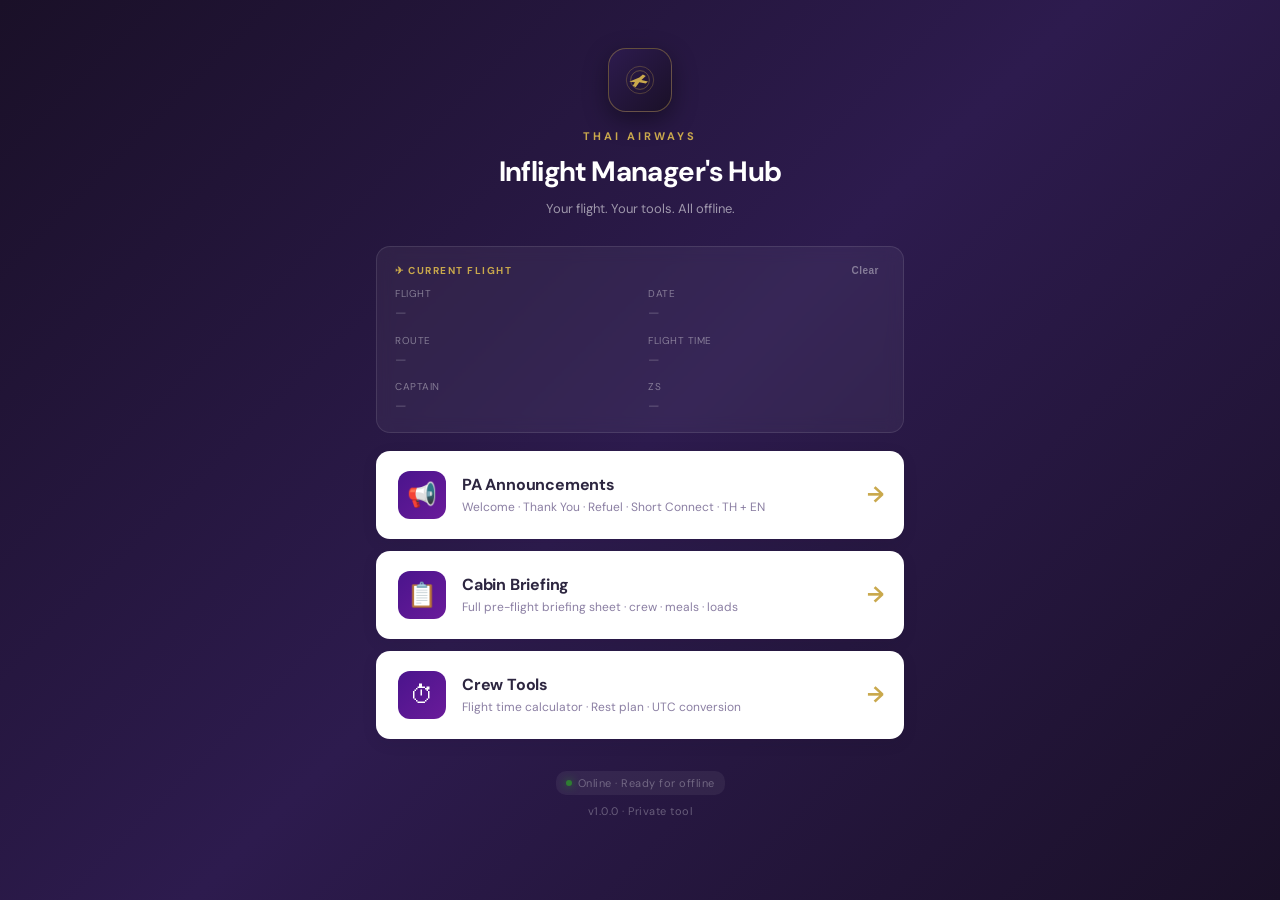
==== index.html @ 256a8f39 "Initial commit: Inflight Manager's Hub PWA with 3 plugins" ====
<!DOCTYPE html>
<html lang="en">
<head>
<meta charset="UTF-8">
<meta name="viewport" content="width=device-width, initial-scale=1.0, viewport-fit=cover, user-scalable=no">
<meta name="apple-mobile-web-app-capable" content="yes">
<meta name="apple-mobile-web-app-status-bar-style" content="black-translucent">
<meta name="apple-mobile-web-app-title" content="IM Hub">
<meta name="theme-color" content="#1a1028">
<title>Inflight Manager's Hub</title>
<link rel="manifest" href="./manifest.json">
<link rel="icon" type="image/svg+xml" href="./icons/icon.svg">
<link rel="apple-touch-icon" href="./icons/icon-192.png">
<link rel="preconnect" href="https://fonts.googleapis.com">
<link rel="preconnect" href="https://fonts.gstatic.com" crossorigin>
<link href="https://fonts.googleapis.com/css2?family=Noto+Sans+Thai:wght@300;400;600;700&family=DM+Sans:wght@300;400;500;600;700&family=JetBrains+Mono:wght@400;600&display=swap" rel="stylesheet">
<link rel="stylesheet" href="./shared/theme.css">
<style>
  /* ===== HUB HOME ===== */
  .hero {
    text-align: center;
    padding: 48px 20px 28px;
    color: #fff;
    padding-top: calc(48px + env(safe-area-inset-top));
  }
  .hero .mark {
    display: inline-flex;
    align-items: center;
    justify-content: center;
    width: 64px;
    height: 64px;
    border-radius: 18px;
    background: linear-gradient(135deg, #2d1b4e, #1a1028);
    border: 1.5px solid rgba(201, 168, 76, 0.4);
    margin-bottom: 16px;
    box-shadow: 0 8px 24px rgba(0,0,0,0.4);
  }
  .hero .mark svg { width: 36px; height: 36px; }
  .hero .brand {
    font-size: 11px;
    letter-spacing: 3px;
    text-transform: uppercase;
    color: var(--tg-gold);
    font-weight: 700;
    margin-bottom: 6px;
  }
  .hero h1 {
    font-size: 28px;
    font-weight: 700;
    letter-spacing: -0.6px;
    margin-bottom: 6px;
  }
  .hero .tagline {
    font-size: 13px;
    color: rgba(255,255,255,0.55);
  }

  /* Flight context card */
  .ctx-card {
    background: rgba(255,255,255,0.05);
    border: 1px solid rgba(255,255,255,0.1);
    border-radius: var(--radius);
    padding: 16px 18px;
    margin-bottom: 18px;
    color: rgba(255,255,255,0.85);
    backdrop-filter: blur(8px);
    -webkit-backdrop-filter: blur(8px);
  }
  .ctx-card .ctx-label {
    font-size: 10px;
    font-weight: 700;
    text-transform: uppercase;
    letter-spacing: 1.5px;
    color: var(--tg-gold);
    margin-bottom: 8px;
    display: flex;
    align-items: center;
    justify-content: space-between;
  }
  .ctx-card .ctx-clear {
    background: none;
    border: none;
    color: rgba(255,255,255,0.4);
    font-size: 10px;
    font-weight: 600;
    letter-spacing: 0.5px;
    cursor: pointer;
    padding: 2px 6px;
  }
  .ctx-card .ctx-clear:hover { color: rgba(255,255,255,0.8); }
  .ctx-grid {
    display: grid;
    grid-template-columns: 1fr 1fr;
    gap: 10px 16px;
    font-size: 13px;
  }
  .ctx-grid > div { display: flex; flex-direction: column; gap: 2px; }
  .ctx-grid .k {
    font-size: 10px;
    text-transform: uppercase;
    color: rgba(255,255,255,0.4);
    letter-spacing: 0.5px;
  }
  .ctx-grid .v {
    font-family: 'JetBrains Mono', monospace;
    font-weight: 600;
    color: #fff;
  }
  .ctx-grid .v.empty { color: rgba(255,255,255,0.25); font-style: italic; font-family: inherit; font-weight: 400; }

  /* Plugin tiles */
  .tiles {
    display: flex;
    flex-direction: column;
    gap: 12px;
  }
  .tile {
    display: flex;
    align-items: center;
    gap: 16px;
    padding: 20px 22px;
    background: var(--card-bg);
    border-radius: var(--radius);
    text-decoration: none;
    color: var(--text);
    box-shadow: var(--shadow);
    transition: transform 0.15s var(--ease), box-shadow 0.2s var(--ease);
    position: relative;
    overflow: hidden;
  }
  .tile:active { transform: scale(0.98); }
  .tile:hover { box-shadow: var(--shadow-lg); }
  .tile::after {
    content: '→';
    position: absolute;
    right: 20px;
    font-size: 22px;
    color: var(--tg-gold);
    font-weight: 700;
  }
  .tile-icon {
    width: 48px;
    height: 48px;
    border-radius: 12px;
    display: flex;
    align-items: center;
    justify-content: center;
    font-size: 24px;
    flex-shrink: 0;
    background: linear-gradient(135deg, var(--tg-purple) 0%, var(--tg-purple-light) 100%);
    color: #fff;
  }
  .tile-body { flex: 1; min-width: 0; padding-right: 24px; }
  .tile-title {
    font-size: 16px;
    font-weight: 700;
    color: var(--text);
    margin-bottom: 2px;
    letter-spacing: -0.2px;
  }
  .tile-desc {
    font-size: 12px;
    color: var(--text-muted);
    line-height: 1.45;
  }

  .footer {
    text-align: center;
    margin-top: 32px;
    font-size: 11px;
    color: rgba(255,255,255,0.3);
    letter-spacing: 0.5px;
  }
  .footer .status {
    display: inline-flex;
    align-items: center;
    gap: 6px;
    padding: 4px 10px;
    border-radius: 10px;
    background: rgba(255,255,255,0.06);
    margin-bottom: 8px;
  }
  .footer .dot {
    width: 6px; height: 6px; border-radius: 50%;
    background: var(--tg-green);
    box-shadow: 0 0 8px var(--tg-green);
  }
  .footer .dot.offline { background: var(--tg-amber); box-shadow: 0 0 8px var(--tg-amber); }
</style>
</head>
<body>

<div class="hero">
  <div class="mark">
    <svg viewBox="0 0 100 100" fill="none">
      <circle cx="50" cy="50" r="38" stroke="#c9a84c" stroke-width="2" opacity="0.4"/>
      <circle cx="50" cy="50" r="26" stroke="#c9a84c" stroke-width="1.5" opacity="0.7"/>
      <path d="M 20 55 L 48 43 L 58 35 L 66 39 L 54 50 L 72 54 L 66 60 L 48 56 L 38 70 L 30 66 L 36 56 Z" fill="#c9a84c"/>
    </svg>
  </div>
  <div class="brand">Thai Airways</div>
  <h1>Inflight Manager's Hub</h1>
  <div class="tagline">Your flight. Your tools. All offline.</div>
</div>

<div class="container">

  <div class="ctx-card" id="ctxCard">
    <div class="ctx-label">
      <span>✈ Current Flight</span>
      <button class="ctx-clear" id="ctxClear">Clear</button>
    </div>
    <div class="ctx-grid" id="ctxGrid"></div>
  </div>

  <div class="tiles">
    <a class="tile" href="./plugins/announcement/">
      <div class="tile-icon">📢</div>
      <div class="tile-body">
        <div class="tile-title">PA Announcements</div>
        <div class="tile-desc">Welcome · Thank You · Refuel · Short Connect · TH + EN</div>
      </div>
    </a>
    <a class="tile" href="./plugins/briefing/">
      <div class="tile-icon">📋</div>
      <div class="tile-body">
        <div class="tile-title">Cabin Briefing</div>
        <div class="tile-desc">Full pre-flight briefing sheet · crew · meals · loads</div>
      </div>
    </a>
    <a class="tile" href="./plugins/crew-tools/">
      <div class="tile-icon">⏱</div>
      <div class="tile-body">
        <div class="tile-title">Crew Tools</div>
        <div class="tile-desc">Flight time calculator · Rest plan · UTC conversion</div>
      </div>
    </a>
  </div>

  <div class="footer">
    <div class="status">
      <span class="dot" id="netDot"></span>
      <span id="netLabel">Online · Ready for offline</span>
    </div>
    <div>v1.0.0 · Private tool</div>
  </div>

</div>

<script type="module">
  import { FlightContext } from './shared/flight-context.js';
  import { registerSW } from './shared/ui.js';

  registerSW('./sw.js', './');

  // ===== Render flight context summary =====
  const grid = document.getElementById('ctxGrid');
  const ctxClear = document.getElementById('ctxClear');

  function fmt(val, empty = '—') {
    if (val == null || val === '' || val === 0) return `<span class="v empty">${empty}</span>`;
    return `<span class="v">${String(val)}</span>`;
  }
  function fmtTime(t) {
    if (!t || (t.h == null && t.m == null)) return `<span class="v empty">—</span>`;
    return `<span class="v">${t.h ?? 0}h ${String(t.m ?? 0).padStart(2,'0')}m</span>`;
  }

  function render(ctx) {
    grid.innerHTML = `
      <div><span class="k">Flight</span>${fmt(ctx.flightNo)}</div>
      <div><span class="k">Date</span>${fmt(ctx.date)}</div>
      <div><span class="k">Route</span>${fmt(ctx.dep.airport && ctx.arr.airport ? `${ctx.dep.airport} → ${ctx.arr.airport}` : '')}</div>
      <div><span class="k">Flight time</span>${fmtTime(ctx.flightTime)}</div>
      <div><span class="k">Captain</span>${fmt(ctx.pic)}</div>
      <div><span class="k">ZS</span>${fmt(ctx.zs)}</div>
    `;
  }

  render(FlightContext.load());
  FlightContext.subscribe(render);

  ctxClear.addEventListener('click', () => {
    if (confirm('Clear current flight data from all plugins?')) {
      FlightContext.clear();
    }
  });

  // ===== Network status =====
  const dot = document.getElementById('netDot');
  const label = document.getElementById('netLabel');
  function updateNet() {
    if (navigator.onLine) {
      dot.classList.remove('offline');
      label.textContent = 'Online · Ready for offline';
    } else {
      dot.classList.add('offline');
      label.textContent = 'Offline · Running locally';
    }
  }
  updateNet();
  window.addEventListener('online', updateNet);
  window.addEventListener('offline', updateNet);
</script>

</body>
</html>
---- shared/theme.css ----
/* ============================================================
   Inflight Manager's Hub — Shared Design System
   Extracted from PAH.html and unified across all plugins
   ============================================================ */

:root {
  /* Brand */
  --tg-purple: #4a148c;
  --tg-purple-light: #6a1b9a;
  --tg-purple-dark: #2d1b4e;
  --tg-gold: #c9a84c;
  --tg-gold-light: #e0c270;
  --tg-dark: #1a1028;
  --tg-light: #f8f6fc;

  /* Semantic */
  --tg-red: #c62828;
  --tg-green: #2e7d32;
  --tg-amber: #f57c00;
  --tg-blue: #1565c0;

  /* Surface */
  --card-bg: #ffffff;
  --card-bg-alt: #faf8fd;
  --text: #2d2640;
  --text-muted: #8b7fa3;
  --text-subtle: #b5abc9;
  --border: #e8e0f0;
  --border-strong: #d4c8e4;
  --input-bg: #f8f6fc;

  /* Shape */
  --radius-sm: 8px;
  --radius: 14px;
  --radius-lg: 20px;

  /* Shadow */
  --shadow-sm: 0 2px 8px rgba(26, 16, 40, 0.06);
  --shadow: 0 4px 16px rgba(26, 16, 40, 0.08);
  --shadow-lg: 0 12px 32px rgba(26, 16, 40, 0.14);

  /* Motion */
  --ease: cubic-bezier(0.4, 0, 0.2, 1);
}

/* ===== RESET ===== */
*, *::before, *::after {
  margin: 0;
  padding: 0;
  box-sizing: border-box;
  -webkit-tap-highlight-color: transparent;
}

html {
  -webkit-text-size-adjust: 100%;
  -webkit-font-smoothing: antialiased;
  -moz-osx-font-smoothing: grayscale;
}

body {
  font-family: 'DM Sans', 'Noto Sans Thai', -apple-system, BlinkMacSystemFont, sans-serif;
  background: linear-gradient(135deg, #1a1028 0%, #2d1b4e 50%, #1a1028 100%);
  background-attachment: fixed;
  min-height: 100vh;
  color: var(--text);
  font-size: 15px;
  line-height: 1.5;
  overscroll-behavior-y: none;
}

/* Thai-heavy content: flip stack so Noto Sans Thai wins */
.thai, .pa-output, .briefing-preview {
  font-family: 'Noto Sans Thai', 'DM Sans', sans-serif;
}

/* ===== APP SHELL ===== */
.app-header {
  position: sticky;
  top: 0;
  z-index: 50;
  padding: 20px 20px 16px;
  color: #fff;
  background: linear-gradient(180deg, rgba(26,16,40,0.95) 0%, rgba(26,16,40,0.75) 80%, rgba(26,16,40,0) 100%);
  backdrop-filter: blur(12px);
  -webkit-backdrop-filter: blur(12px);
  padding-top: calc(20px + env(safe-area-inset-top));
}

.app-header .logo {
  font-size: 11px;
  letter-spacing: 2.5px;
  text-transform: uppercase;
  color: var(--tg-gold);
  font-weight: 600;
  margin-bottom: 4px;
  display: flex;
  align-items: center;
  gap: 10px;
}

.app-header h1 {
  font-size: 22px;
  font-weight: 700;
  letter-spacing: -0.4px;
}

.app-header .sub {
  font-size: 12px;
  color: rgba(255,255,255,0.55);
  margin-top: 4px;
}

.back-btn {
  display: inline-flex;
  align-items: center;
  gap: 6px;
  padding: 6px 12px 6px 8px;
  margin-bottom: 10px;
  background: rgba(255,255,255,0.08);
  border: 1px solid rgba(255,255,255,0.15);
  border-radius: 20px;
  color: rgba(255,255,255,0.8);
  font-family: inherit;
  font-size: 12px;
  font-weight: 600;
  text-decoration: none;
  cursor: pointer;
  transition: all 0.2s var(--ease);
}
.back-btn:hover, .back-btn:active {
  background: rgba(255,255,255,0.14);
  color: #fff;
}

.container {
  max-width: 560px;
  margin: 0 auto;
  padding: 0 16px 40px;
  padding-bottom: calc(40px + env(safe-area-inset-bottom));
}

/* ===== CARDS ===== */
.card {
  background: var(--card-bg);
  border-radius: var(--radius);
  padding: 22px;
  margin-bottom: 14px;
  box-shadow: var(--shadow);
}

.card-title {
  font-size: 11px;
  font-weight: 700;
  text-transform: uppercase;
  letter-spacing: 1.2px;
  color: var(--tg-purple);
  margin-bottom: 14px;
  display: flex;
  align-items: center;
  gap: 8px;
}
.card-title::before {
  content: '';
  width: 4px;
  height: 14px;
  background: var(--tg-gold);
  border-radius: 2px;
}

.card h2 {
  font-size: 17px;
  font-weight: 700;
  color: var(--text);
  margin-bottom: 4px;
}
.card .card-sub {
  font-size: 13px;
  color: var(--text-muted);
  margin-bottom: 16px;
}

/* ===== SECTION NAV (tabs) ===== */
.section-nav {
  display: flex;
  gap: 6px;
  margin-bottom: 14px;
  overflow-x: auto;
  -webkit-overflow-scrolling: touch;
  scrollbar-width: none;
  padding: 2px 0;
}
.section-nav::-webkit-scrollbar { display: none; }

.section-btn {
  flex-shrink: 0;
  padding: 10px 16px;
  border-radius: 22px;
  font-size: 13px;
  font-weight: 600;
  font-family: inherit;
  border: 2px solid rgba(255,255,255,0.15);
  background: rgba(255,255,255,0.06);
  color: rgba(255,255,255,0.6);
  cursor: pointer;
  transition: all 0.25s var(--ease);
  white-space: nowrap;
}
.section-btn:hover {
  border-color: rgba(255,255,255,0.3);
  color: rgba(255,255,255,0.85);
}
.section-btn.active {
  background: var(--tg-gold);
  border-color: var(--tg-gold);
  color: var(--tg-dark);
}

.section-panel { display: none; }
.section-panel.active { display: block; animation: fadeIn 0.3s var(--ease); }

@keyframes fadeIn {
  from { opacity: 0; transform: translateY(6px); }
  to { opacity: 1; transform: translateY(0); }
}

/* ===== FORM ===== */
.fg { margin-bottom: 14px; }
.fg:last-child { margin-bottom: 0; }

.fg label {
  display: block;
  font-size: 11px;
  font-weight: 700;
  text-transform: uppercase;
  letter-spacing: 0.8px;
  color: var(--text-muted);
  margin-bottom: 6px;
}

.fg input,
.fg select,
.fg textarea {
  width: 100%;
  padding: 12px 14px;
  background: var(--input-bg);
  border: 1.5px solid var(--border);
  border-radius: var(--radius-sm);
  color: var(--text);
  font-family: inherit;
  font-size: 15px;
  transition: border-color 0.15s var(--ease), background 0.15s var(--ease);
  -webkit-appearance: none;
  appearance: none;
}
.fg input:focus,
.fg select:focus,
.fg textarea:focus {
  outline: none;
  border-color: var(--tg-purple);
  background: #fff;
}
.fg input[readonly] {
  background: var(--border);
  color: var(--text-muted);
}
.fg textarea {
  min-height: 80px;
  resize: vertical;
}
.fg input.mono,
.fg .mono {
  font-family: 'JetBrains Mono', ui-monospace, SFMono-Regular, Menlo, monospace;
  font-size: 15px;
  letter-spacing: 0.5px;
}
.fg input.center { text-align: center; }

.row {
  display: flex;
  gap: 10px;
}
.row .fg { flex: 1; }

/* ===== BUTTONS ===== */
.btn {
  width: 100%;
  padding: 15px 20px;
  border: none;
  border-radius: 12px;
  font-size: 15px;
  font-weight: 700;
  font-family: inherit;
  cursor: pointer;
  transition: transform 0.1s var(--ease), box-shadow 0.2s var(--ease), background 0.15s var(--ease);
  display: inline-flex;
  align-items: center;
  justify-content: center;
  gap: 8px;
}
.btn:active { transform: scale(0.98); }

.btn-primary {
  background: linear-gradient(135deg, var(--tg-purple) 0%, var(--tg-purple-light) 100%);
  color: #fff;
  box-shadow: 0 4px 14px rgba(74, 20, 140, 0.35);
}
.btn-primary:hover {
  box-shadow: 0 6px 20px rgba(74, 20, 140, 0.45);
}

.btn-gold {
  background: linear-gradient(135deg, var(--tg-gold) 0%, var(--tg-gold-light) 100%);
  color: var(--tg-dark);
  box-shadow: 0 4px 14px rgba(201, 168, 76, 0.35);
}

.btn-ghost {
  background: var(--input-bg);
  color: var(--text);
  border: 1.5px solid var(--border);
}
.btn-ghost:hover {
  background: var(--border);
}

.btn-danger {
  background: #fff;
  color: var(--tg-red);
  border: 1.5px solid rgba(198, 40, 40, 0.3);
}

.btn + .btn { margin-top: 8px; }

/* ===== OUTPUT / PREVIEW ===== */
.output-area { display: none; margin-top: 14px; }
.output-area.show { display: block; animation: fadeIn 0.3s var(--ease); }

.output-card {
  background: var(--card-bg);
  border-radius: var(--radius);
  padding: 20px;
  box-shadow: var(--shadow);
}

.output-tab-bar {
  display: flex;
  gap: 6px;
  margin-bottom: 14px;
  background: var(--input-bg);
  padding: 4px;
  border-radius: 10px;
}
.output-tab {
  flex: 1;
  padding: 8px 10px;
  text-align: center;
  font-size: 12px;
  font-weight: 600;
  border-radius: 7px;
  cursor: pointer;
  color: var(--text-muted);
  transition: all 0.2s var(--ease);
}
.output-tab.active {
  background: var(--tg-purple);
  color: #fff;
}

.output-content {
  font-family: 'Noto Sans Thai', 'DM Sans', sans-serif;
  font-size: 14px;
  line-height: 1.7;
  white-space: pre-wrap;
  word-break: break-word;
  color: var(--text);
}

.preview {
  background: var(--tg-dark);
  border-radius: var(--radius-sm);
  padding: 14px;
  font-family: 'JetBrains Mono', ui-monospace, monospace;
  font-size: 11px;
  line-height: 1.65;
  color: #a0e0a0;
  white-space: pre-wrap;
  word-break: break-word;
  max-height: 420px;
  overflow-y: auto;
  margin-top: 10px;
}

/* ===== BADGES / CHIPS ===== */
.badge {
  display: inline-flex;
  align-items: center;
  gap: 4px;
  padding: 3px 10px;
  border-radius: 12px;
  font-size: 11px;
  font-weight: 700;
  text-transform: uppercase;
  letter-spacing: 0.5px;
}
.badge-gold { background: rgba(201, 168, 76, 0.15); color: #8a6f1f; }
.badge-purple { background: rgba(74, 20, 140, 0.1); color: var(--tg-purple); }
.badge-green { background: rgba(46, 125, 50, 0.12); color: var(--tg-green); }
.badge-amber { background: rgba(245, 124, 0, 0.12); color: var(--tg-amber); }

/* ===== DIVIDER ===== */
.divider {
  height: 1px;
  background: var(--border);
  margin: 16px 0;
}

/* ===== TOAST ===== */
.toast {
  position: fixed;
  bottom: calc(24px + env(safe-area-inset-bottom));
  left: 50%;
  transform: translateX(-50%) translateY(100px);
  background: var(--tg-dark);
  color: #fff;
  padding: 12px 22px;
  border-radius: 24px;
  font-size: 13px;
  font-weight: 600;
  box-shadow: var(--shadow-lg);
  opacity: 0;
  transition: all 0.3s var(--ease);
  z-index: 100;
  pointer-events: none;
}
.toast.show {
  opacity: 1;
  transform: translateX(-50%) translateY(0);
}

/* ===== UTILITIES ===== */
.hidden { display: none !important; }
.text-center { text-align: center; }
.text-mono { font-family: 'JetBrains Mono', ui-monospace, monospace; }
.mt-0 { margin-top: 0; }
.mt-1 { margin-top: 8px; }
.mt-2 { margin-top: 16px; }
.mb-0 { margin-bottom: 0; }
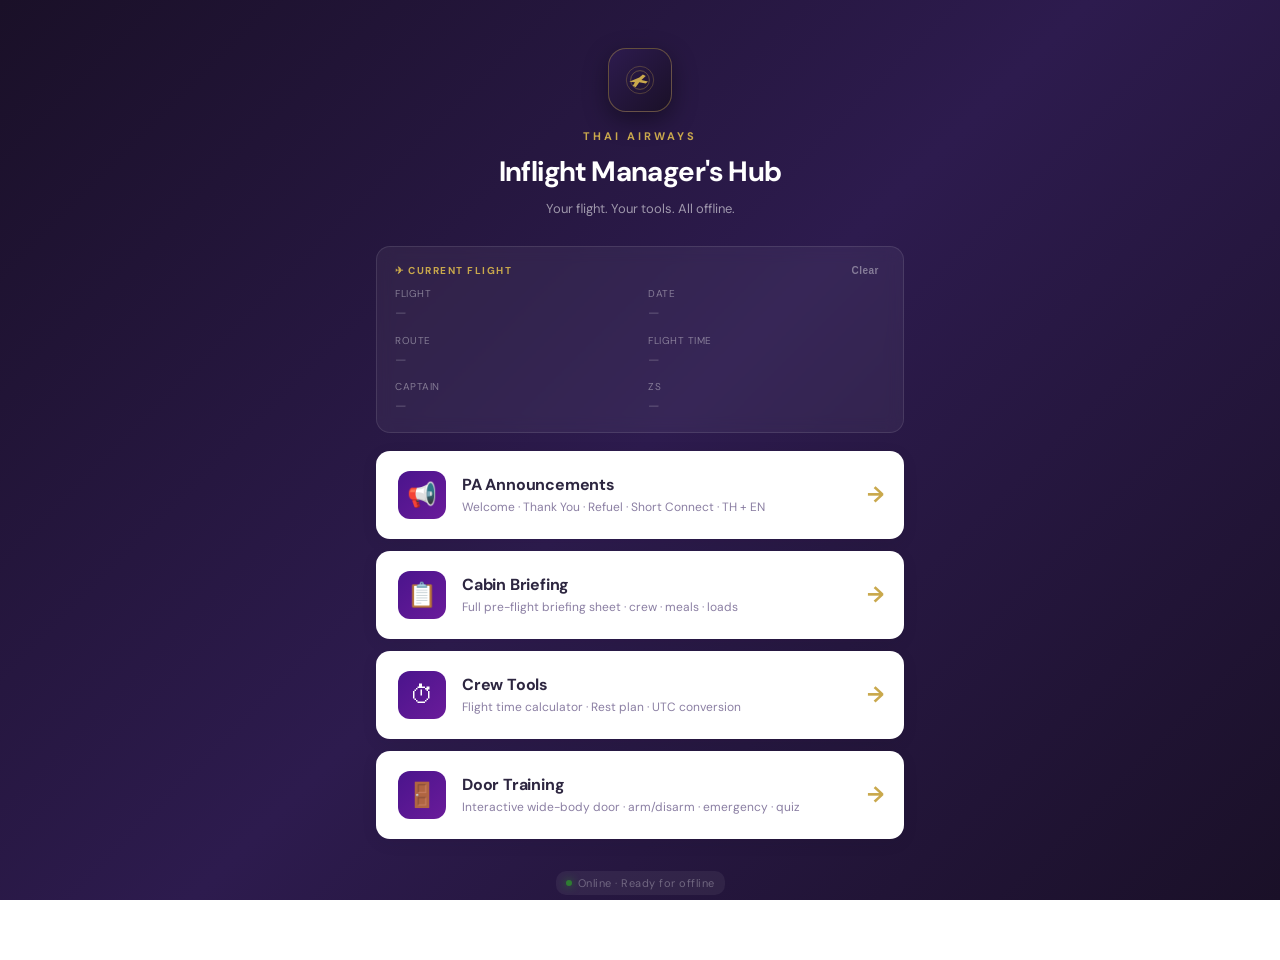
==== commit b5bbf66c: "Add Door Training plugin: interactive wide-body door lesson Fourth plugin teaching trainees on a Typ" ====
--- a/index.html
+++ b/index.html
@@ -235,6 +235,13 @@
         <div class="tile-desc">Flight time calculator · Rest plan · UTC conversion</div>
       </div>
     </a>
+    <a class="tile" href="./plugins/door-training/">
+      <div class="tile-icon">🚪</div>
+      <div class="tile-body">
+        <div class="tile-title">Door Training</div>
+        <div class="tile-desc">Interactive wide-body door · arm/disarm · emergency · quiz</div>
+      </div>
+    </a>
   </div>
 
   <div class="footer">
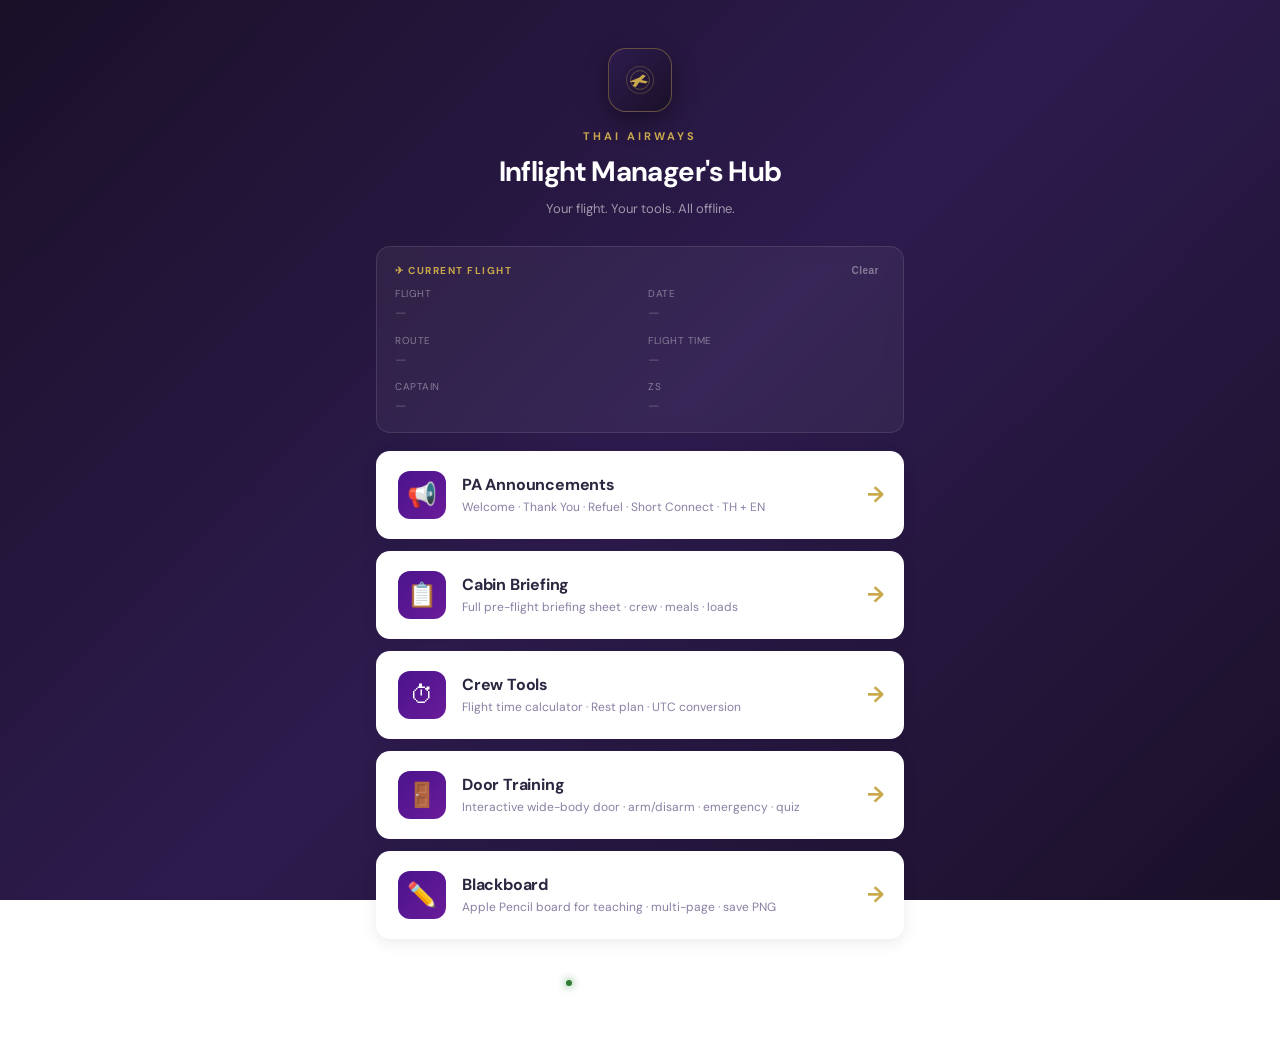
==== commit 4ebed80e: "Add Blackboard plugin: Apple Pencil teaching board A canvas-based drawing surface designed for iPad " ====
--- a/index.html
+++ b/index.html
@@ -242,6 +242,13 @@
         <div class="tile-desc">Interactive wide-body door · arm/disarm · emergency · quiz</div>
       </div>
     </a>
+    <a class="tile" href="./plugins/blackboard/">
+      <div class="tile-icon">✏️</div>
+      <div class="tile-body">
+        <div class="tile-title">Blackboard</div>
+        <div class="tile-desc">Apple Pencil board for teaching · multi-page · save PNG</div>
+      </div>
+    </a>
   </div>
 
   <div class="footer">
